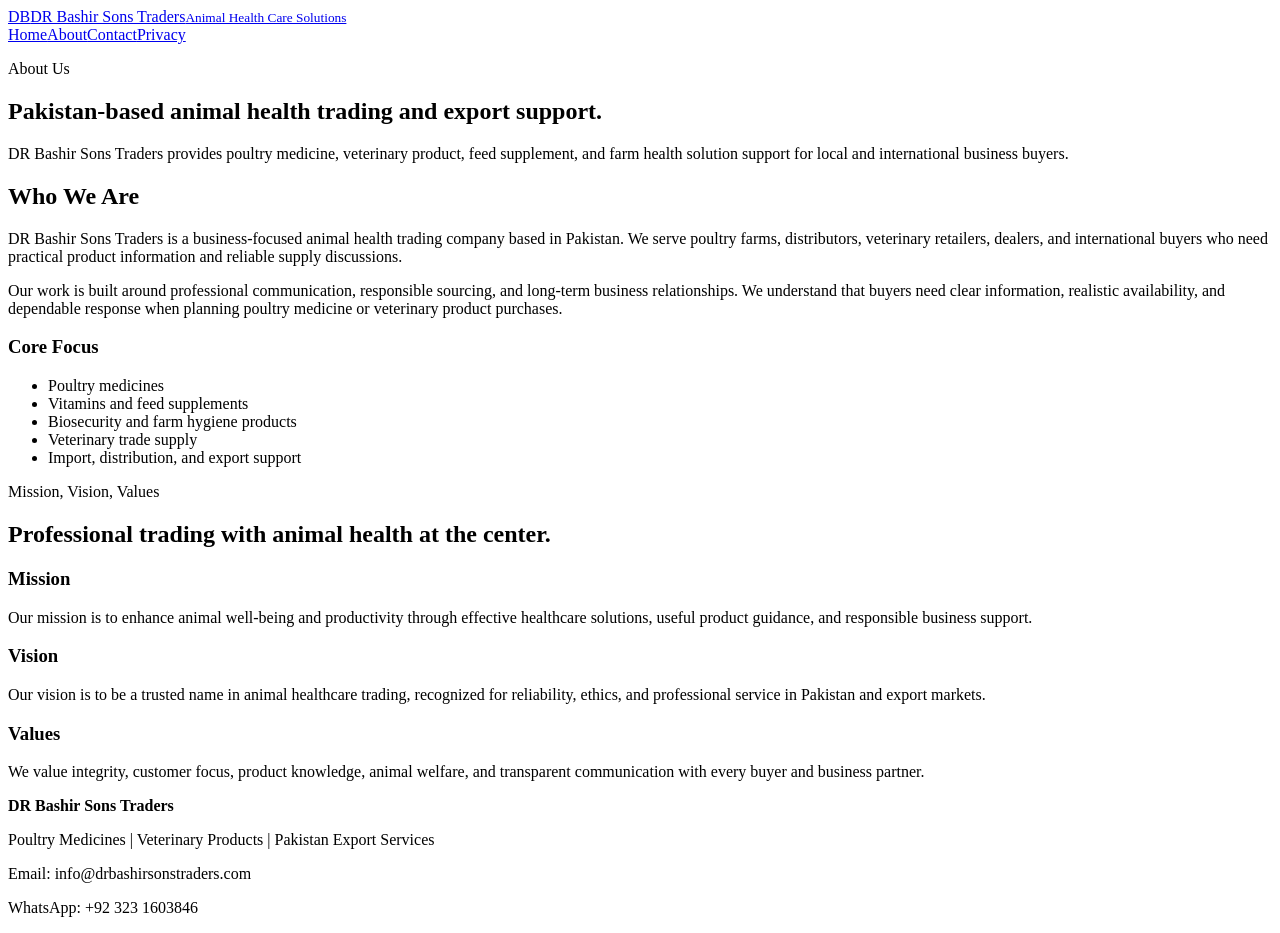
==== about.html @ a76ef74b "Add about page for AdSense review" ====
<!DOCTYPE html>
<html lang="en">
<head>
  <meta charset="UTF-8">
  <meta name="viewport" content="width=device-width, initial-scale=1.0">
  <meta name="google-adsense-account" content="ca-pub-7615997410709702">
  <title>About Us | DR Bashir Sons Traders</title>
  <meta name="description" content="Learn about DR Bashir Sons Traders, a Pakistan-based animal health trading company focused on poultry medicines, veterinary products, supplements, and export services.">
  <link rel="canonical" href="https://drbashirsonstraders.com/about.html">
  <link rel="stylesheet" href="styles.css">
</head>
<body>
<header class="site-header"><div class="container nav-wrap"><a class="brand" href="index.html"><span class="brand-mark">DB</span><span>DR Bashir Sons Traders<small>Animal Health Care Solutions</small></span></a><nav class="nav-links" aria-label="Main navigation"><a href="index.html">Home</a><a href="about.html">About</a><a href="contact.html">Contact</a><a href="privacy.html">Privacy</a></nav></div></header>
<main><section class="page-hero"><div class="container"><p class="eyebrow">About Us</p><h1>Pakistan-based animal health trading and export support.</h1><p>DR Bashir Sons Traders provides poultry medicine, veterinary product, feed supplement, and farm health solution support for local and international business buyers.</p></div></section><section class="section"><div class="container split"><div><h2>Who We Are</h2><p>DR Bashir Sons Traders is a business-focused animal health trading company based in Pakistan. We serve poultry farms, distributors, veterinary retailers, dealers, and international buyers who need practical product information and reliable supply discussions.</p><p>Our work is built around professional communication, responsible sourcing, and long-term business relationships. We understand that buyers need clear information, realistic availability, and dependable response when planning poultry medicine or veterinary product purchases.</p></div><div class="panel"><h3>Core Focus</h3><ul class="check-list"><li>Poultry medicines</li><li>Vitamins and feed supplements</li><li>Biosecurity and farm hygiene products</li><li>Veterinary trade supply</li><li>Import, distribution, and export support</li></ul></div></div></section><section class="section soft"><div class="container"><div class="section-heading"><p class="eyebrow dark">Mission, Vision, Values</p><h2>Professional trading with animal health at the center.</h2></div><div class="card-grid three"><article class="info-card"><h3>Mission</h3><p>Our mission is to enhance animal well-being and productivity through effective healthcare solutions, useful product guidance, and responsible business support.</p></article><article class="info-card"><h3>Vision</h3><p>Our vision is to be a trusted name in animal healthcare trading, recognized for reliability, ethics, and professional service in Pakistan and export markets.</p></article><article class="info-card"><h3>Values</h3><p>We value integrity, customer focus, product knowledge, animal welfare, and transparent communication with every buyer and business partner.</p></article></div></div></section></main>
<footer class="site-footer"><div class="container footer-grid"><div><strong>DR Bashir Sons Traders</strong><p>Poultry Medicines | Veterinary Products | Pakistan Export Services</p></div><div><p>Email: info@drbashirsonstraders.com</p><p>WhatsApp: +92 323 1603846</p></div></div></footer>
</body>
</html>
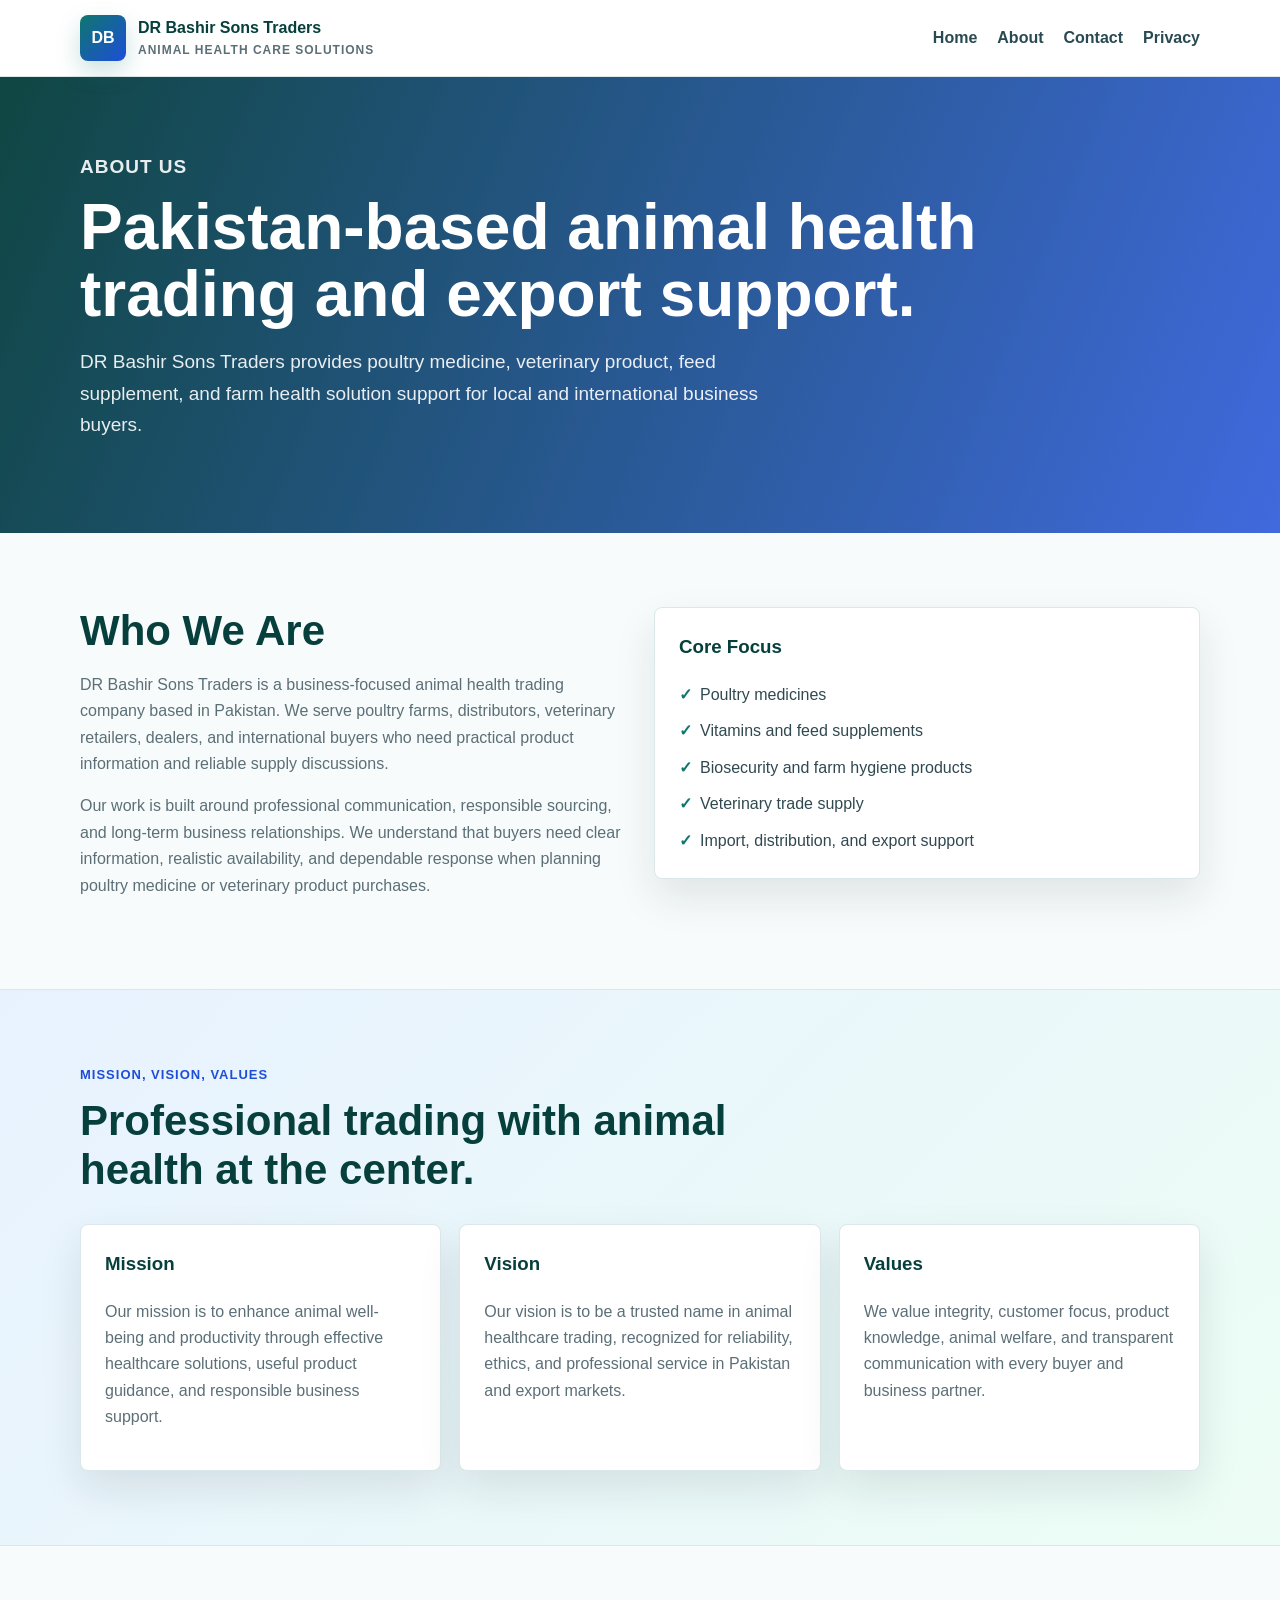
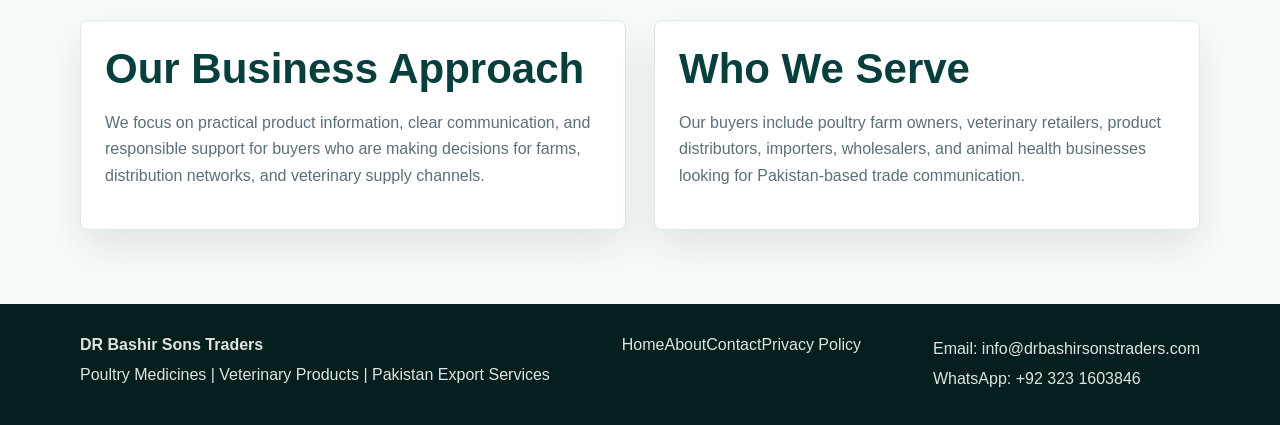
==== commit 06de45e4: "Optimize about page for trust and SEO" ====
--- a/about.html
+++ b/about.html
@@ -1,17 +1,22 @@
 <!DOCTYPE html>
 <html lang="en">
 <head>
-  <meta charset="UTF-8">
-  <meta name="viewport" content="width=device-width, initial-scale=1.0">
-  <meta name="google-adsense-account" content="ca-pub-7615997410709702">
-  <title>About Us | DR Bashir Sons Traders</title>
-  <meta name="description" content="Learn about DR Bashir Sons Traders, a Pakistan-based animal health trading company focused on poultry medicines, veterinary products, supplements, and export services.">
-  <link rel="canonical" href="https://drbashirsonstraders.com/about.html">
-  <link rel="stylesheet" href="styles.css">
+<meta charset="UTF-8">
+<meta name="viewport" content="width=device-width, initial-scale=1.0">
+<meta name="google-adsense-account" content="ca-pub-7615997410709702">
+<title>About Us | DR Bashir Sons Traders</title>
+<meta name="description" content="Learn about DR Bashir Sons Traders, a Pakistan-based animal health trading company focused on poultry medicines, veterinary products, supplements, and export services.">
+<meta name="robots" content="index, follow">
+<link rel="canonical" href="https://drbashirsonstraders.com/about.html">
+<meta property="og:title" content="About DR Bashir Sons Traders">
+<meta property="og:description" content="Company profile, mission, values, and animal health trading focus for DR Bashir Sons Traders.">
+<meta property="og:type" content="website">
+<meta property="og:url" content="https://drbashirsonstraders.com/about.html">
+<link rel="stylesheet" href="styles.css">
 </head>
 <body>
 <header class="site-header"><div class="container nav-wrap"><a class="brand" href="index.html"><span class="brand-mark">DB</span><span>DR Bashir Sons Traders<small>Animal Health Care Solutions</small></span></a><nav class="nav-links" aria-label="Main navigation"><a href="index.html">Home</a><a href="about.html">About</a><a href="contact.html">Contact</a><a href="privacy.html">Privacy</a></nav></div></header>
-<main><section class="page-hero"><div class="container"><p class="eyebrow">About Us</p><h1>Pakistan-based animal health trading and export support.</h1><p>DR Bashir Sons Traders provides poultry medicine, veterinary product, feed supplement, and farm health solution support for local and international business buyers.</p></div></section><section class="section"><div class="container split"><div><h2>Who We Are</h2><p>DR Bashir Sons Traders is a business-focused animal health trading company based in Pakistan. We serve poultry farms, distributors, veterinary retailers, dealers, and international buyers who need practical product information and reliable supply discussions.</p><p>Our work is built around professional communication, responsible sourcing, and long-term business relationships. We understand that buyers need clear information, realistic availability, and dependable response when planning poultry medicine or veterinary product purchases.</p></div><div class="panel"><h3>Core Focus</h3><ul class="check-list"><li>Poultry medicines</li><li>Vitamins and feed supplements</li><li>Biosecurity and farm hygiene products</li><li>Veterinary trade supply</li><li>Import, distribution, and export support</li></ul></div></div></section><section class="section soft"><div class="container"><div class="section-heading"><p class="eyebrow dark">Mission, Vision, Values</p><h2>Professional trading with animal health at the center.</h2></div><div class="card-grid three"><article class="info-card"><h3>Mission</h3><p>Our mission is to enhance animal well-being and productivity through effective healthcare solutions, useful product guidance, and responsible business support.</p></article><article class="info-card"><h3>Vision</h3><p>Our vision is to be a trusted name in animal healthcare trading, recognized for reliability, ethics, and professional service in Pakistan and export markets.</p></article><article class="info-card"><h3>Values</h3><p>We value integrity, customer focus, product knowledge, animal welfare, and transparent communication with every buyer and business partner.</p></article></div></div></section></main>
-<footer class="site-footer"><div class="container footer-grid"><div><strong>DR Bashir Sons Traders</strong><p>Poultry Medicines | Veterinary Products | Pakistan Export Services</p></div><div><p>Email: info@drbashirsonstraders.com</p><p>WhatsApp: +92 323 1603846</p></div></div></footer>
+<main><section class="page-hero"><div class="container"><p class="eyebrow">About Us</p><h1>Pakistan-based animal health trading and export support.</h1><p>DR Bashir Sons Traders provides poultry medicine, veterinary product, feed supplement, and farm health solution support for local and international business buyers.</p></div></section><section class="section"><div class="container split"><div><h2>Who We Are</h2><p>DR Bashir Sons Traders is a business-focused animal health trading company based in Pakistan. We serve poultry farms, distributors, veterinary retailers, dealers, and international buyers who need practical product information and reliable supply discussions.</p><p>Our work is built around professional communication, responsible sourcing, and long-term business relationships. We understand that buyers need clear information, realistic availability, and dependable response when planning poultry medicine or veterinary product purchases.</p></div><div class="panel"><h3>Core Focus</h3><ul class="check-list"><li>Poultry medicines</li><li>Vitamins and feed supplements</li><li>Biosecurity and farm hygiene products</li><li>Veterinary trade supply</li><li>Import, distribution, and export support</li></ul></div></div></section><section class="section soft"><div class="container"><div class="section-heading"><p class="eyebrow dark">Mission, Vision, Values</p><h2>Professional trading with animal health at the center.</h2></div><div class="card-grid three"><article class="info-card"><h3>Mission</h3><p>Our mission is to enhance animal well-being and productivity through effective healthcare solutions, useful product guidance, and responsible business support.</p></article><article class="info-card"><h3>Vision</h3><p>Our vision is to be a trusted name in animal healthcare trading, recognized for reliability, ethics, and professional service in Pakistan and export markets.</p></article><article class="info-card"><h3>Values</h3><p>We value integrity, customer focus, product knowledge, animal welfare, and transparent communication with every buyer and business partner.</p></article></div></div></section><section class="section"><div class="container split"><div class="panel"><h2>Our Business Approach</h2><p>We focus on practical product information, clear communication, and responsible support for buyers who are making decisions for farms, distribution networks, and veterinary supply channels.</p></div><div class="panel"><h2>Who We Serve</h2><p>Our buyers include poultry farm owners, veterinary retailers, product distributors, importers, wholesalers, and animal health businesses looking for Pakistan-based trade communication.</p></div></div></section></main>
+<footer class="site-footer"><div class="container footer-grid"><div><strong>DR Bashir Sons Traders</strong><p>Poultry Medicines | Veterinary Products | Pakistan Export Services</p></div><nav class="footer-links" aria-label="Footer navigation"><a href="index.html">Home</a><a href="about.html">About</a><a href="contact.html">Contact</a><a href="privacy.html">Privacy Policy</a></nav><div><p>Email: info@drbashirsonstraders.com</p><p>WhatsApp: +92 323 1603846</p></div></div></footer>
 </body>
 </html>
--- a/styles.css
+++ b/styles.css
@@ -0,0 +1 @@
+:root{--green:#0f766e;--green-dark:#063f3b;--blue:#1d4ed8;--ink:#102027;--muted:#5c6f77;--line:#dbe7e8;--white:#fff;--soft:#f7fbfb;--mint:#ecfdf5;--shadow:0 18px 42px rgba(16,32,39,.1);--radius:8px}*{box-sizing:border-box}html{scroll-behavior:smooth}body{margin:0;font-family:Arial,Helvetica,sans-serif;color:var(--ink);background:var(--soft);line-height:1.65}a{color:inherit;text-decoration:none}.container{width:min(1120px,calc(100% - 32px));margin:0 auto}.site-header{position:sticky;top:0;z-index:10;background:rgba(255,255,255,.96);border-bottom:1px solid var(--line)}.nav-wrap{min-height:76px;display:flex;justify-content:space-between;align-items:center;gap:20px}.brand{display:flex;align-items:center;gap:12px;color:var(--green-dark);font-weight:900}.brand-mark{width:46px;height:46px;display:grid;place-items:center;border-radius:var(--radius);background:linear-gradient(135deg,var(--green),var(--blue));color:var(--white);box-shadow:0 10px 24px rgba(15,118,110,.22)}.brand small{display:block;color:var(--muted);font-size:12px;font-weight:800;text-transform:uppercase;letter-spacing:1px}.nav-links{display:flex;gap:20px;color:#294a52;font-weight:800}.nav-links a:hover{color:var(--green)}.hero{color:var(--white);background:linear-gradient(112deg,rgba(6,63,59,.96),rgba(29,78,216,.84))}.hero-grid{min-height:620px;display:grid;grid-template-columns:1.1fr .9fr;gap:42px;align-items:center;padding:72px 0}.eyebrow{margin:0 0 12px;font-size:13px;font-weight:900;text-transform:uppercase;letter-spacing:1px;color:#d9fff4}.eyebrow.dark{color:var(--blue)}.hero h1,.page-hero h1{margin:0 0 16px;font-size:clamp(36px,6vw,64px);line-height:1.04}.hero-text,.page-hero p{max-width:720px;color:rgba(255,255,255,.9);font-size:19px}.hero-actions{display:flex;gap:14px;flex-wrap:wrap;margin-top:28px}.button{display:inline-flex;align-items:center;justify-content:center;min-height:46px;padding:12px 20px;border-radius:var(--radius);border:1px solid transparent;font-weight:900}.button.primary{color:var(--white);background:var(--green)}.button.secondary{color:var(--green-dark);background:var(--white);border-color:rgba(255,255,255,.7)}.hero-card,.panel,.info-card{background:var(--white);border:1px solid var(--line);border-radius:var(--radius);box-shadow:var(--shadow)}.hero-card{color:var(--ink);padding:28px}.hero-card h2,.panel h2,.panel h3,.info-card h3{color:var(--green-dark);margin-top:0}.section{padding:74px 0}.section.soft{background:linear-gradient(135deg,#e8f2ff,var(--mint));border-top:1px solid var(--line);border-bottom:1px solid var(--line)}.section-heading{max-width:760px;margin-bottom:30px}.section-heading h2,.split h2,.cta h2{color:var(--green-dark);font-size:clamp(28px,4vw,42px);line-height:1.15;margin:0 0 12px}.section-heading p,.split p,.info-card p,.panel p,.policy p{color:var(--muted)}.card-grid{display:grid;grid-template-columns:repeat(4,1fr);gap:18px}.card-grid.three{grid-template-columns:repeat(3,1fr)}.info-card,.panel{padding:24px}.split{display:grid;grid-template-columns:1fr 1fr;gap:28px;align-items:start}.check-list{list-style:none;padding:0;margin:0;display:grid;gap:10px}.check-list li{color:#304951}.check-list li:before{content:"✓";color:var(--green);font-weight:900;margin-right:8px}.cta{text-align:center;max-width:820px}.cta p{color:var(--muted)}.page-hero{padding:74px 0;color:var(--white);background:linear-gradient(112deg,rgba(6,63,59,.96),rgba(29,78,216,.84))}.contact-form label{display:block;color:var(--green-dark);font-weight:900;margin-bottom:6px}.contact-form input,.contact-form select{width:100%;min-height:46px;margin-bottom:14px;padding:10px 12px;border:1px solid var(--line);border-radius:var(--radius);font:inherit}.policy{max-width:850px;background:var(--white);border:1px solid var(--line);border-radius:var(--radius);padding:30px;box-shadow:var(--shadow)}.policy h2{color:var(--green-dark);margin-top:28px}.site-footer{background:#041f1d;color:rgba(255,255,255,.88);padding:28px 0}.footer-grid{display:flex;justify-content:space-between;gap:18px;flex-wrap:wrap}.footer-grid p{margin:4px 0}@media(max-width:900px){.nav-wrap{align-items:flex-start;flex-direction:column;padding:14px 0}.nav-links{width:100%;overflow-x:auto;gap:18px;padding-bottom:4px}.hero-grid,.split{grid-template-columns:1fr}.hero-grid{min-height:auto;padding:56px 0}.card-grid,.card-grid.three{grid-template-columns:repeat(2,1fr)}}@media(max-width:620px){.container{width:min(100% - 24px,1120px)}.brand{align-items:flex-start}.brand-mark{width:40px;height:40px}.hero h1,.page-hero h1{font-size:36px}.hero-actions,.footer-grid{flex-direction:column}.button{width:100%}.card-grid,.card-grid.three{grid-template-columns:1fr}.section{padding:56px 0}.hero-card,.panel,.info-card,.policy{padding:22px}}
